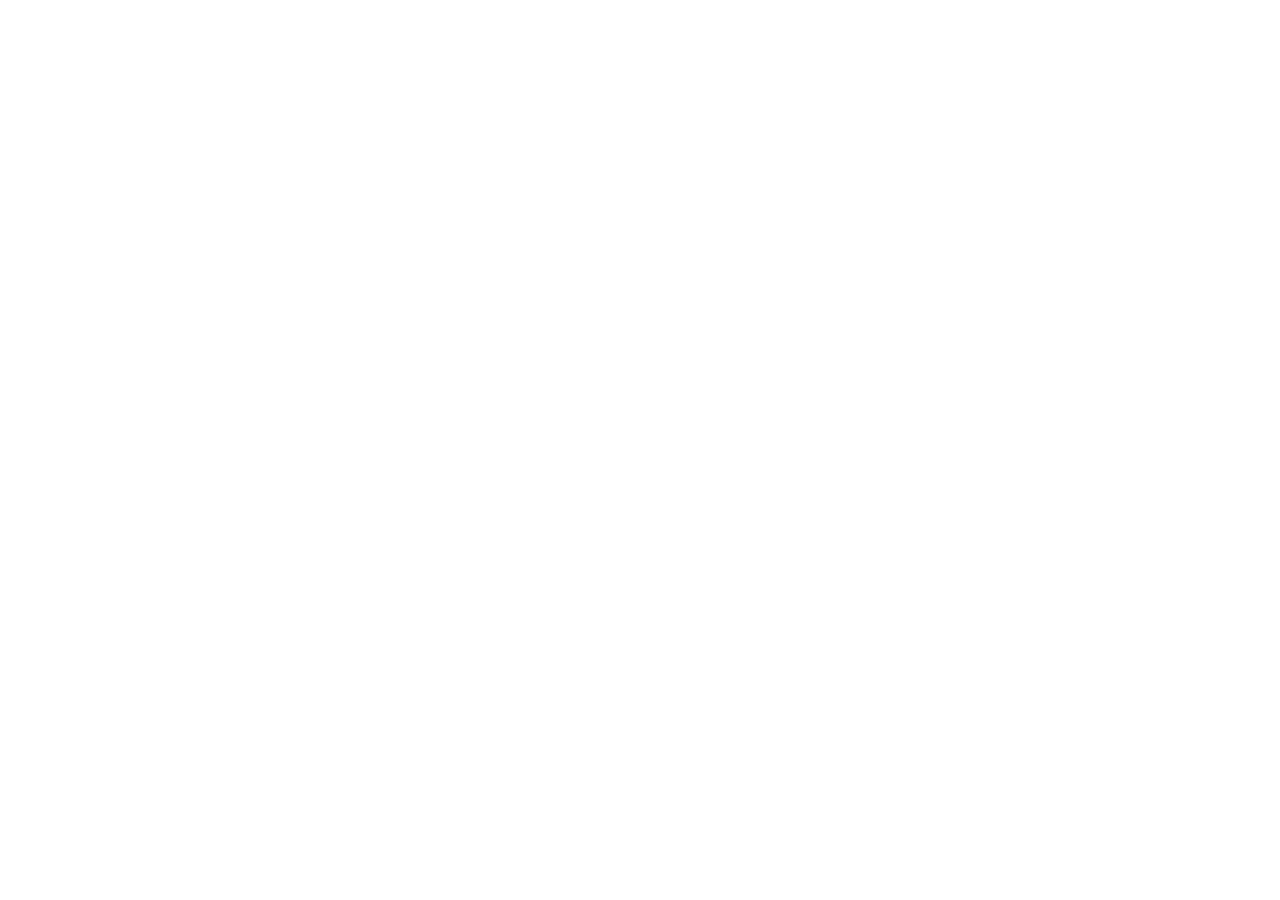
==== index.html @ e99c913c "Taj POS Pro v15.8 - Complete React + Vite + Tailwind PWA (Taj Karyana & Mobile Shop)" ====
<!doctype html>
<html lang="en">
  <head>
    <meta charset="UTF-8" />
    <meta name="viewport" content="width=device-width, initial-scale=1.0" />
    <title>Taj POS & Cash Manager</title>
    <meta name="description" content="Taj Karyana & Mobile Shop - Complete POS, Daily Cash Book, Easyload Ledger & Khata Management System" />
    <meta property="og:title" content="Taj POS & Cash Manager" />
    <meta property="og:description" content="Taj Karyana & Mobile Shop - Complete POS, Daily Cash Book, Easyload Ledger & Khata Management System" />
    <meta property="og:type" content="website" />
    <meta name="theme-color" content="#2c3e50" />
    <link rel="preconnect" href="https://fonts.googleapis.com">
    <link rel="preconnect" href="https://fonts.gstatic.com" crossorigin>
    <link href="https://fonts.googleapis.com/css2?family=Noto+Nastaliq+Urdu:wght@400;700&family=Noto+Sans+Urdu:wght@400;600;700&family=Poppins:wght@400;500;600;700&display=swap" rel="stylesheet">
    <meta name="twitter:card" content="summary_large_image" />
  </head>
  <body>
    <div id="root"></div>
    <script type="module" src="/src/main.tsx"></script>
  </body>
</html>
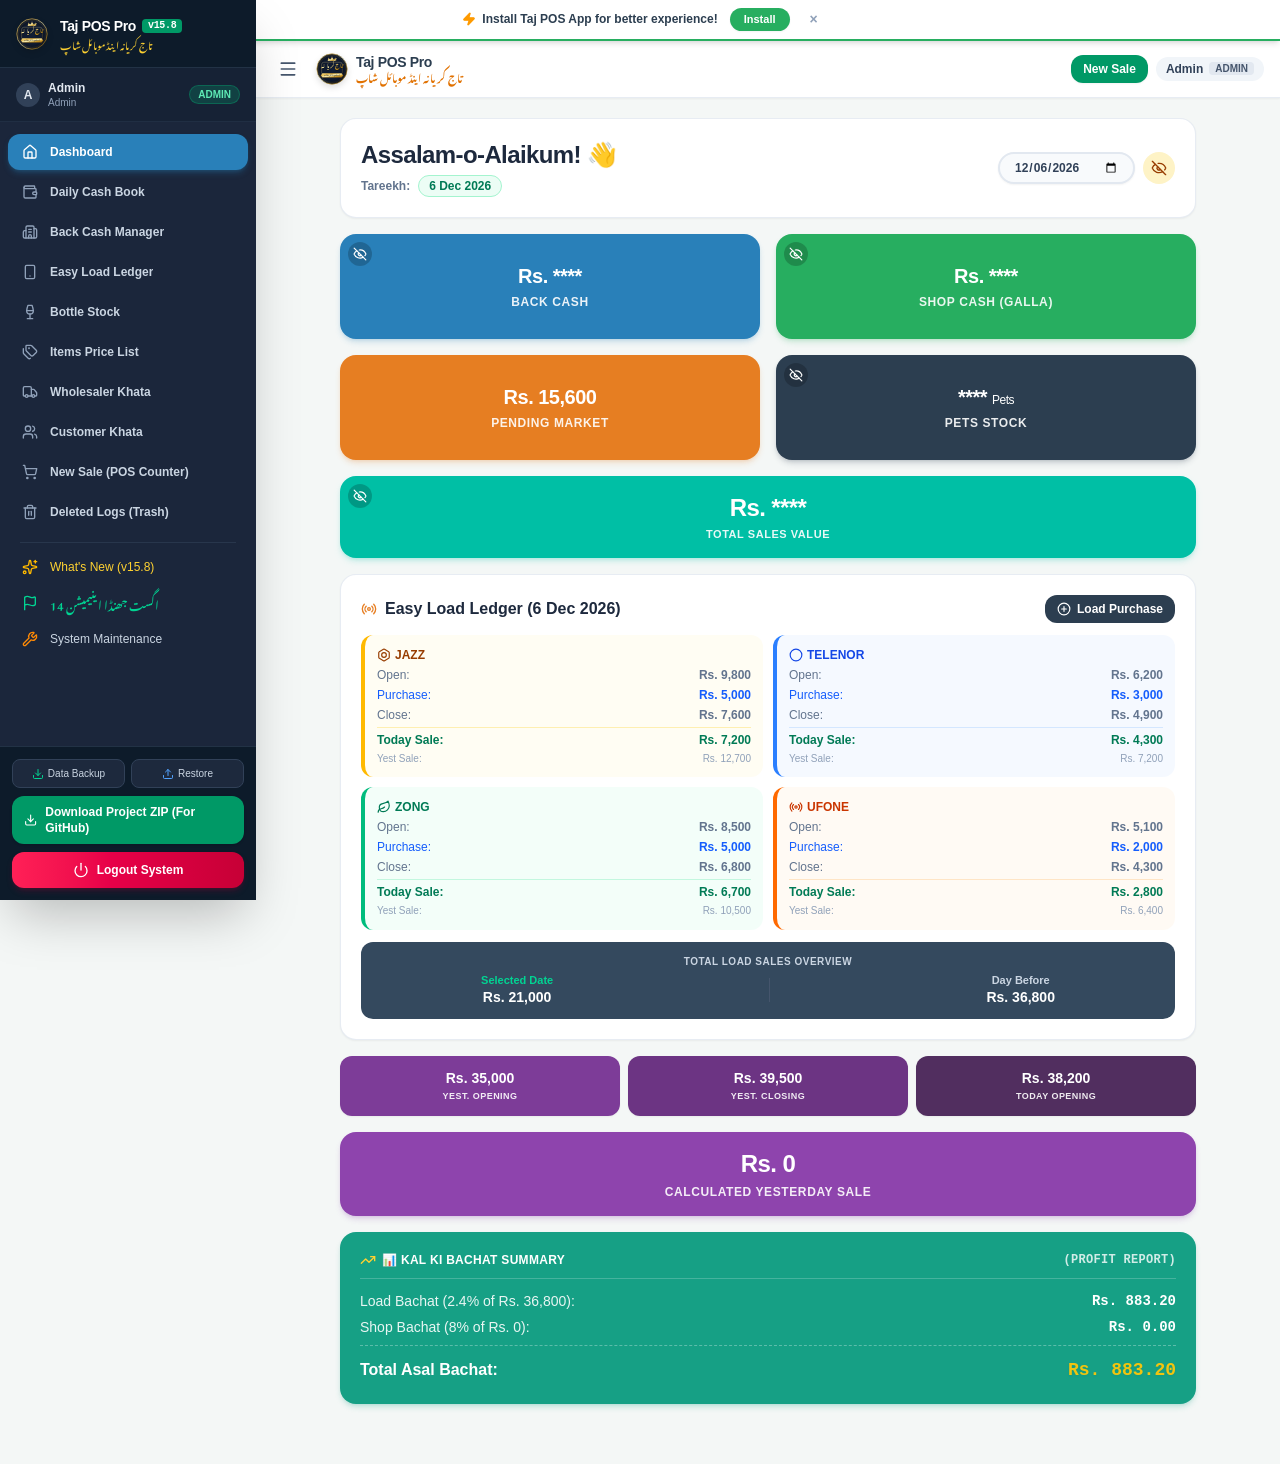
==== commit 639634b8: "Taj POS Pro v15.8 - Live Static Deployment with SPA router support" ====
--- a/index.html
+++ b/index.html
@@ -16,6 +16,19 @@
   </head>
   <body>
     <div id="root"></div>
+    <script type="module">
+      if (!window.__vite_plugin_react_preamble_installed__) {
+        const link = document.createElement('link');
+        link.rel = 'stylesheet';
+        link.href = './assets/index-YQtl1TDP.css';
+        document.head.appendChild(link);
+
+        const script = document.createElement('script');
+        script.type = 'module';
+        script.src = './assets/index-BJyWROaP.js';
+        document.body.appendChild(script);
+      }
+    </script>
     <script type="module" src="/src/main.tsx"></script>
   </body>
 </html>
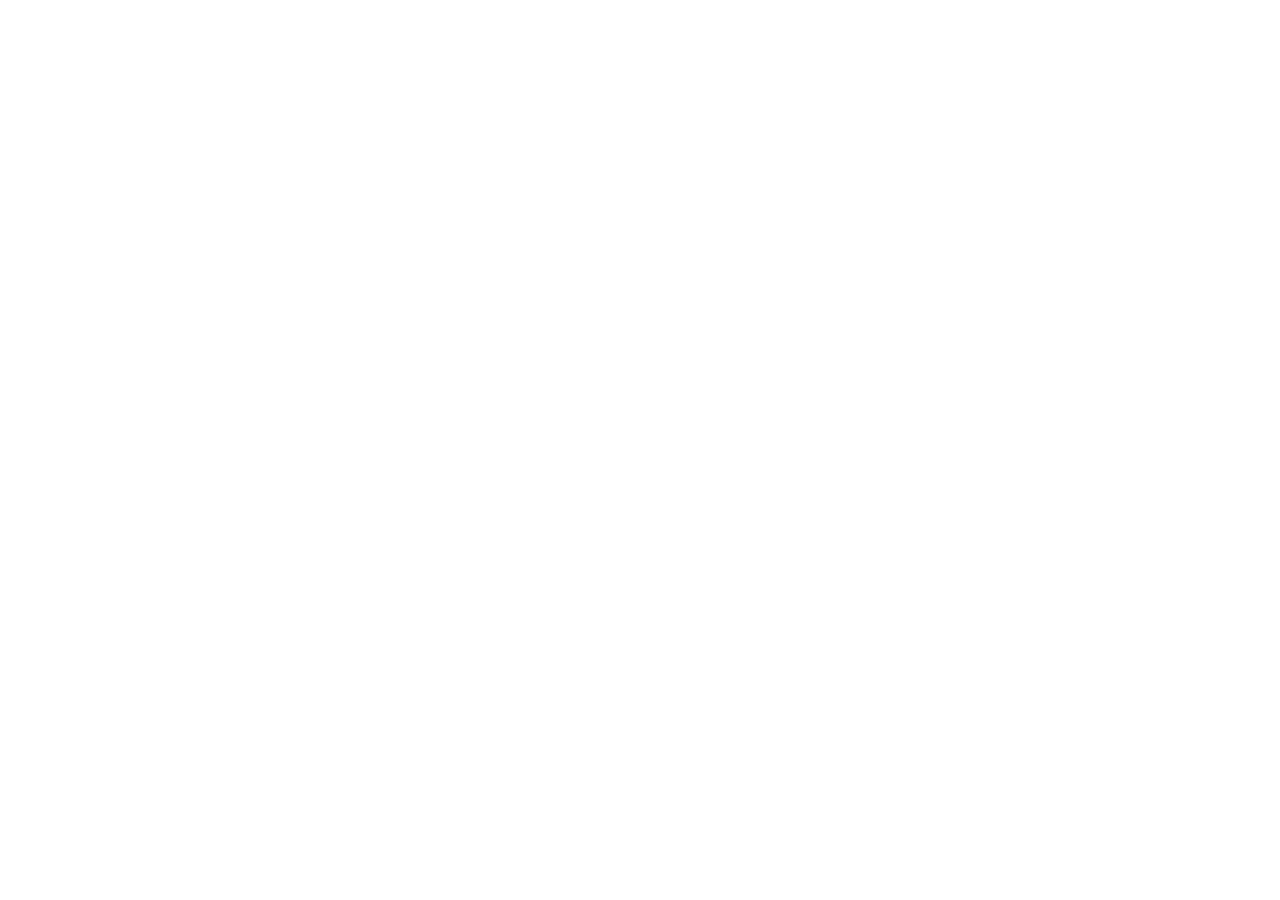
==== commit 2ec7395d: "Fix Script error: clean Vite dev server index.html and route production build through /docs" ====
--- a/index.html
+++ b/index.html
@@ -9,6 +9,8 @@
     <meta property="og:description" content="Taj Karyana & Mobile Shop - Complete POS, Daily Cash Book, Easyload Ledger & Khata Management System" />
     <meta property="og:type" content="website" />
     <meta name="theme-color" content="#2c3e50" />
+    <link rel="manifest" href="./manifest.json" />
+    <link rel="apple-touch-icon" href="./icon-192.png" />
     <link rel="preconnect" href="https://fonts.googleapis.com">
     <link rel="preconnect" href="https://fonts.gstatic.com" crossorigin>
     <link href="https://fonts.googleapis.com/css2?family=Noto+Nastaliq+Urdu:wght@400;700&family=Noto+Sans+Urdu:wght@400;600;700&family=Poppins:wght@400;500;600;700&display=swap" rel="stylesheet">
@@ -16,20 +18,6 @@
   </head>
   <body>
     <div id="root"></div>
-    <script type="module">
-      if (!window.__vite_plugin_react_preamble_installed__) {
-        const link = document.createElement('link');
-        link.rel = 'stylesheet';
-        link.href = './assets/index-YQtl1TDP.css';
-        document.head.appendChild(link);
-
-        const script = document.createElement('script');
-        script.type = 'module';
-        script.src = './assets/index-BJyWROaP.js';
-        document.body.appendChild(script);
-      }
-    </script>
     <script type="module" src="/src/main.tsx"></script>
   </body>
 </html>
-
